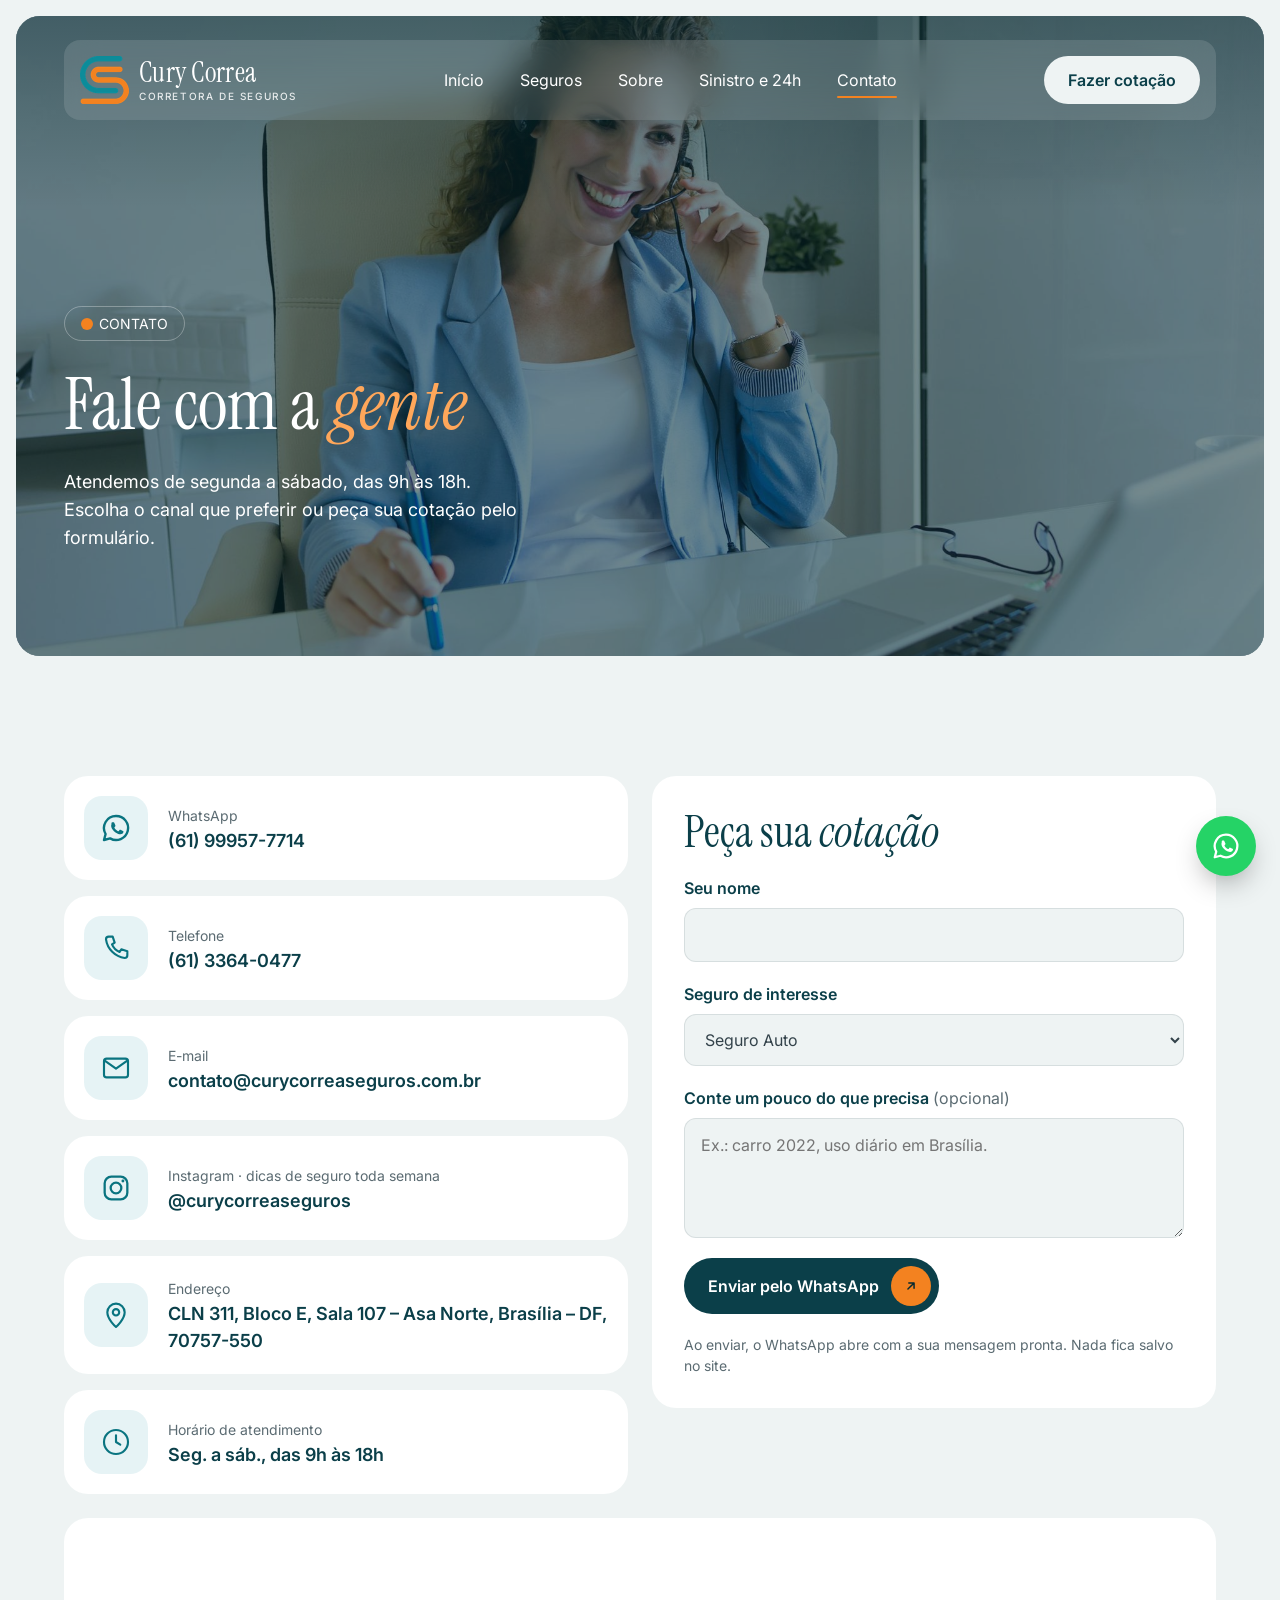
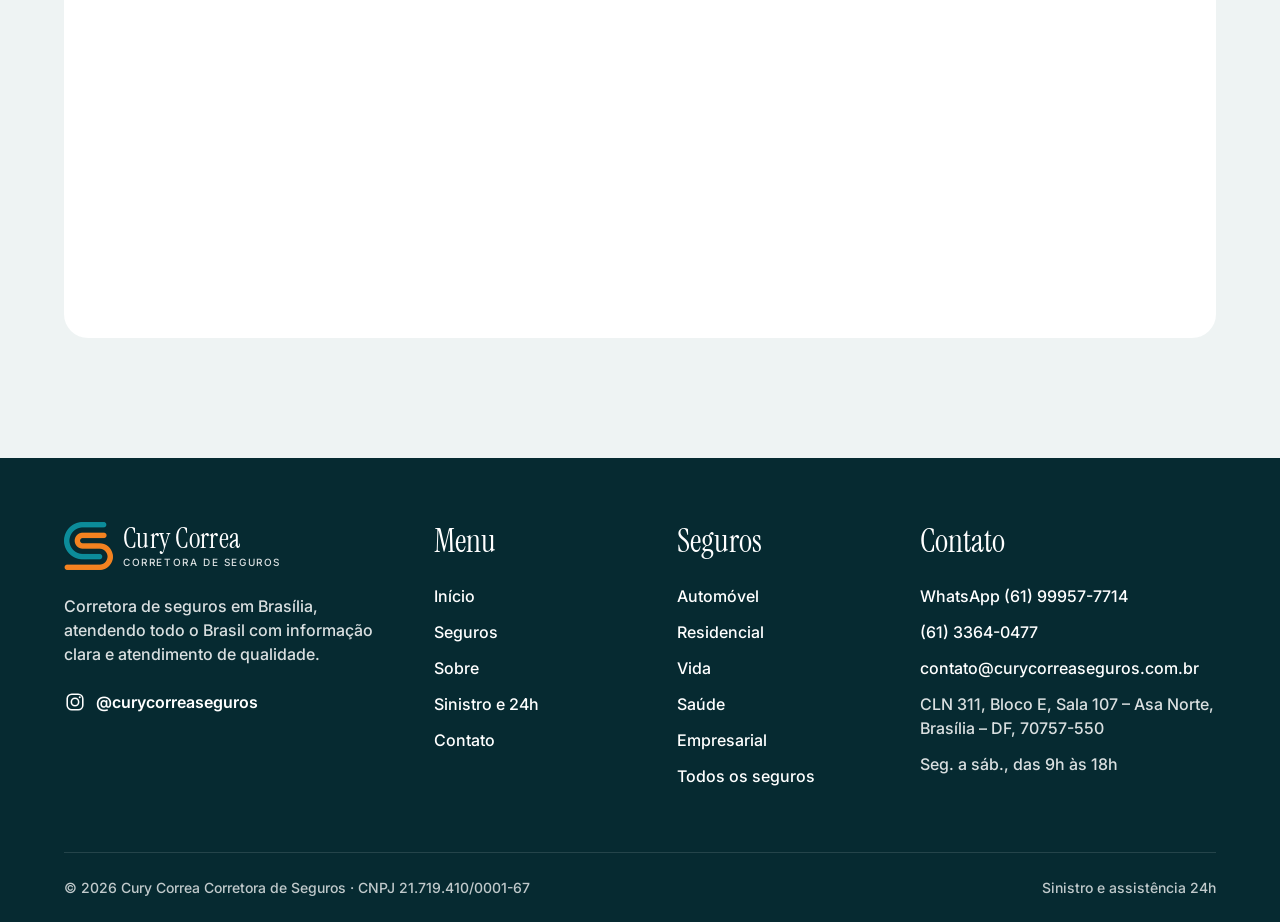
==== contato.html @ 32ce629e "Site da Cury Correa Seguros Novo site institucional em HTML, CSS e JavaScript puros, com 5 páginas: " ====
<!doctype html>
<html lang="pt-BR">
<head>
  <meta charset="utf-8">
  <meta name="viewport" content="width=device-width, initial-scale=1">
  <title>Contato – Cury Correa Seguros</title>
  <meta name="description" content="Fale com a Cury Correa Seguros: WhatsApp (61) 99957-7714, telefone (61) 3364-0477, e-mail e endereço na Asa Norte, Brasília.">
  <meta name="theme-color" content="#062A31">
  <link rel="icon" href="images/favicon.png" type="image/png">
  <link rel="apple-touch-icon" href="images/favicon.png">
  <link rel="preconnect" href="https://fonts.googleapis.com">
  <link rel="preconnect" href="https://fonts.gstatic.com" crossorigin>
  <link href="https://fonts.googleapis.com/css2?family=Instrument+Serif:ital@0;1&family=Inter:wght@400;500;600&display=swap" rel="stylesheet">
  <link rel="stylesheet" href="css/styles.css">
  <script>document.documentElement.classList.add('js');</script>
</head>
<body>

  <!-- Ícones reutilizados -->
  <svg width="0" height="0" style="position:absolute" aria-hidden="true">
    <symbol id="i-arrow" viewBox="0 0 16 16"><path d="M4.5 11.5l7-7M5.5 4.5h6v6" fill="none" stroke="currentColor" stroke-width="1.7" stroke-linecap="round" stroke-linejoin="round"/></symbol>
    <symbol id="i-whatsapp" viewBox="0 0 24 24"><path d="M12 3a9 9 0 0 0-7.8 13.5L3 21l4.6-1.2A9 9 0 1 0 12 3z" fill="none" stroke="currentColor" stroke-width="1.8" stroke-linejoin="round"/><path d="M8.6 8.2c.3-.6.6-.6.9-.6h.6c.2 0 .4 0 .6.5l.8 1.9c.1.2.1.4 0 .6l-.6.8c-.1.2-.2.3 0 .6.6 1 1.5 1.9 2.6 2.4.3.1.4.1.6-.1l.7-.9c.2-.2.4-.2.6-.1l1.8.9c.3.1.4.2.4.4 0 .6-.3 1.4-1 1.8-.6.4-1.6.6-3.6-.3-1.9-.9-3.4-2.6-4.1-3.8-.7-1.3-.6-2.5-.3-3.1z" fill="currentColor"/></symbol>
    <symbol id="i-info" viewBox="0 0 24 24"><g fill="none" stroke="currentColor" stroke-width="1.6" stroke-linecap="round" stroke-linejoin="round"><circle cx="12" cy="12" r="9"/><path d="M12 11v5M12 7.5h.01"/></g></symbol>
    <symbol id="i-building" viewBox="0 0 24 24"><g fill="none" stroke="currentColor" stroke-width="1.6" stroke-linecap="round" stroke-linejoin="round"><path d="M3 9.5L12 4l9 5.5M5 10v8M9.5 10v8M14.5 10v8M19 10v8M3 20.5h18"/></g></symbol>
    <symbol id="i-user" viewBox="0 0 24 24"><g fill="none" stroke="currentColor" stroke-width="1.6" stroke-linecap="round" stroke-linejoin="round"><circle cx="12" cy="8" r="3.5"/><path d="M5 20c.8-3.6 3.6-5.5 7-5.5s6.2 1.9 7 5.5"/></g></symbol>
    <symbol id="i-lifebuoy" viewBox="0 0 24 24"><g fill="none" stroke="currentColor" stroke-width="1.6" stroke-linecap="round" stroke-linejoin="round"><circle cx="12" cy="12" r="9"/><circle cx="12" cy="12" r="3.8"/><path d="M5.6 5.6l3.7 3.7M14.7 14.7l3.7 3.7M18.4 5.6l-3.7 3.7M9.3 14.7l-3.7 3.7"/></g></symbol>
    <symbol id="i-list" viewBox="0 0 24 24"><g fill="none" stroke="currentColor" stroke-width="1.6" stroke-linecap="round" stroke-linejoin="round"><path d="M9 6.5h11M9 12h11M9 17.5h11"/></g><circle cx="5" cy="6.5" r="1.3" fill="currentColor"/><circle cx="5" cy="12" r="1.3" fill="currentColor"/><circle cx="5" cy="17.5" r="1.3" fill="currentColor"/></symbol>
    <symbol id="i-chat" viewBox="0 0 24 24"><g fill="none" stroke="currentColor" stroke-width="1.6" stroke-linecap="round" stroke-linejoin="round"><path d="M4 5h16v11H10l-6 4z"/><path d="M8 9.5h8M8 12.5h5"/></g></symbol>
    <symbol id="i-doc" viewBox="0 0 24 24"><g fill="none" stroke="currentColor" stroke-width="1.6" stroke-linecap="round" stroke-linejoin="round"><path d="M7 3h7l4 4v14H7z"/><path d="M14 3v4h4M10 12h5M10 16h5"/></g></symbol>
    <symbol id="i-shield" viewBox="0 0 24 24"><g fill="none" stroke="currentColor" stroke-width="1.6" stroke-linecap="round" stroke-linejoin="round"><path d="M12 3l7 3v6c0 4.5-3 7.6-7 9-4-1.4-7-4.5-7-9V6z"/><path d="M9 12l2.2 2.2L15.5 10"/></g></symbol>
    <symbol id="i-instagram" viewBox="0 0 24 24"><g fill="none" stroke="currentColor" stroke-width="1.7"><rect x="3.5" y="3.5" width="17" height="17" rx="5"/><circle cx="12" cy="12" r="4"/></g><circle cx="17.2" cy="6.8" r="1.1" fill="currentColor"/></symbol>
    <symbol id="i-phone" viewBox="0 0 24 24"><g fill="none" stroke="currentColor" stroke-width="1.6" stroke-linecap="round" stroke-linejoin="round"><path d="M6.5 3.5h3l1.5 4.5-2 1.3a10.5 10.5 0 0 0 5.7 5.7l1.3-2 4.5 1.5v3a2 2 0 0 1-2 2A16.5 16.5 0 0 1 4.5 5.5a2 2 0 0 1 2-2z"/></g></symbol>
    <symbol id="i-mail" viewBox="0 0 24 24"><g fill="none" stroke="currentColor" stroke-width="1.6" stroke-linecap="round" stroke-linejoin="round"><rect x="3" y="5" width="18" height="14" rx="2"/><path d="M3.5 6.5l8.5 6 8.5-6"/></g></symbol>
    <symbol id="i-pin" viewBox="0 0 24 24"><g fill="none" stroke="currentColor" stroke-width="1.6" stroke-linecap="round" stroke-linejoin="round"><path d="M12 21s-6.5-5.6-6.5-11a6.5 6.5 0 0 1 13 0c0 5.4-6.5 11-6.5 11z"/><circle cx="12" cy="10" r="2.4"/></g></symbol>
    <symbol id="i-clock" viewBox="0 0 24 24"><g fill="none" stroke="currentColor" stroke-width="1.6" stroke-linecap="round" stroke-linejoin="round"><circle cx="12" cy="12" r="9"/><path d="M12 7v5l3.2 2"/></g></symbol>
    <symbol id="i-wrench" viewBox="0 0 24 24"><g fill="none" stroke="currentColor" stroke-width="1.6" stroke-linecap="round" stroke-linejoin="round"><path d="M14.5 6.5a4 4 0 0 0-5.3 5L4 16.7 7.3 20l5.2-5.2a4 4 0 0 0 5-5.3l-2.5 2.5-2.3-.7-.7-2.3z"/></g></symbol>
    <symbol id="i-gift" viewBox="0 0 24 24"><g fill="none" stroke="currentColor" stroke-width="1.6" stroke-linecap="round" stroke-linejoin="round"><rect x="4" y="9" width="16" height="11" rx="1.5"/><path d="M3 9h18M12 9v11M12 9c-2-3.5-6-3.5-5-1 .6 1.2 3 1 5 1zM12 9c2-3.5 6-3.5 5-1-.6 1.2-3 1-5 1z"/></g></symbol>
  </svg>

  <!-- ===== MENU ===== -->
  <header class="site-header" data-header>
    <div class="site-header__bar">
      <a class="brand" href="index.html" aria-label="Cury Correa Seguros – Início">
        <img src="images/logo-simbolo.png" alt="" width="49" height="48">
        <span class="brand__text"><span class="brand__name">Cury Correa</span><span class="brand__tag">Corretora de Seguros</span></span>
      </a>
      <nav class="site-nav" id="site-nav" aria-label="Principal">
        <a href="index.html">Início</a>
        <a href="seguros.html">Seguros</a>
        <a href="sobre.html">Sobre</a>
        <a href="sinistros.html">Sinistro e 24h</a>
        <a href="contato.html" aria-current="page">Contato</a>
        <a class="btn btn--light btn--plain site-nav__cta-mobile" href="https://wa.me/5561999577714" data-wa="Olá! Vim pelo site e quero fazer uma cotação." target="_blank" rel="noopener">Cotar pelo WhatsApp</a>
      </nav>
      <a class="btn btn--light btn--plain site-header__cta" href="https://wa.me/5561999577714" data-wa="Olá! Vim pelo site e quero fazer uma cotação." target="_blank" rel="noopener">Fazer cotação</a>
      <button class="menu-toggle" type="button" aria-expanded="false" aria-controls="site-nav" aria-label="Abrir menu" data-menu-toggle>
        <span></span><span></span>
      </button>
    </div>
  </header>

  <main>

    <!-- ===== TOPO ===== -->
    <section class="hero hero--page">
      <img class="hero__media" src="images/hero-contato.jpg" alt="" fetchpriority="high">
      <div class="hero__overlay"></div>
      <div class="container hero__content">
        <span class="pill pill--light">Contato</span>
        <h1 class="hero__title" data-split="load">Fale com a <em>gente</em></h1>
        <div class="hero__side" data-hero-side>
          <p class="hero__lead">Atendemos de segunda a sábado, das 9h às 18h. Escolha o canal que preferir ou peça sua cotação pelo formulário.</p>
        </div>
      </div>
    </section>

    <!-- ===== CANAIS + FORMULÁRIO ===== -->
    <section class="section" id="canais">
      <div class="container">
        <div class="contact">
          <div class="channels">
            <a class="channel" href="https://wa.me/5561999577714" data-wa="Olá! Vim pelo site e quero falar com um corretor." target="_blank" rel="noopener" data-reveal>
              <span class="icon"><svg><use href="#i-whatsapp"/></svg></span>
              <span><span class="channel__label">WhatsApp</span><br><span class="channel__value">(61) 99957-7714</span></span>
            </a>
            <a class="channel" href="tel:+556133640477" data-reveal>
              <span class="icon"><svg><use href="#i-phone"/></svg></span>
              <span><span class="channel__label">Telefone</span><br><span class="channel__value">(61) 3364-0477</span></span>
            </a>
            <a class="channel" href="mailto:contato@curycorreaseguros.com.br" data-reveal>
              <span class="icon"><svg><use href="#i-mail"/></svg></span>
              <span><span class="channel__label">E-mail</span><br><span class="channel__value">contato@curycorreaseguros.com.br</span></span>
            </a>
            <a class="channel" href="https://www.instagram.com/curycorreaseguros/" target="_blank" rel="noopener" data-reveal>
              <span class="icon"><svg><use href="#i-instagram"/></svg></span>
              <span><span class="channel__label">Instagram · dicas de seguro toda semana</span><br><span class="channel__value">@curycorreaseguros</span></span>
            </a>
            <a class="channel" href="https://www.google.com/maps/search/?api=1&amp;query=CLN%20311%20Bloco%20E%20Asa%20Norte%20Bras%C3%ADlia%20DF%2070757-550" target="_blank" rel="noopener" data-reveal>
              <span class="icon"><svg><use href="#i-pin"/></svg></span>
              <span><span class="channel__label">Endereço</span><br><span class="channel__value">CLN 311, Bloco E, Sala 107 – Asa Norte, Brasília – DF, 70757-550</span></span>
            </a>
            <div class="channel" data-reveal>
              <span class="icon"><svg><use href="#i-clock"/></svg></span>
              <span><span class="channel__label">Horário de atendimento</span><br><span class="channel__value">Seg. a sáb., das 9h às 18h</span></span>
            </div>
          </div>

          <form class="form" data-quote-form data-reveal>
            <h2>Peça sua <em>cotação</em></h2>
            <div class="field">
              <label for="nome">Seu nome</label>
              <input id="nome" name="nome" type="text" autocomplete="name" required>
            </div>
            <div class="field">
              <label for="seguro">Seguro de interesse</label>
              <select id="seguro" name="seguro">
                <option value="Seguro Auto">Seguro Auto</option>
                <option value="Seguro Residencial">Seguro Residencial</option>
                <option value="Seguro de Vida">Seguro de Vida</option>
                <option value="Seguro Saúde">Seguro Saúde</option>
                <option value="Seguro Viagem">Seguro Viagem</option>
                <option value="Seguro Aluguel">Seguro Aluguel</option>
                <option value="Seguro de Equipamentos Portáteis">Seguro de Equipamentos Portáteis</option>
                <option value="Seguro Empresarial">Seguro Empresarial</option>
                <option value="Seguro Condomínio">Seguro Condomínio</option>
                <option value="Seguro de Eventos">Seguro de Eventos</option>
                <option value="">Outro seguro</option>
              </select>
            </div>
            <div class="field">
              <label for="mensagem">Conte um pouco do que precisa <span class="field__opt">(opcional)</span></label>
              <textarea id="mensagem" name="mensagem" placeholder="Ex.: carro 2022, uso diário em Brasília."></textarea>
            </div>
            <button class="btn btn--dark" type="submit">
              <span class="btn__label">Enviar pelo WhatsApp</span>
              <span class="btn__icon"><svg><use href="#i-arrow"/></svg><svg><use href="#i-arrow"/></svg></span>
            </button>
            <p class="form__note">Ao enviar, o WhatsApp abre com a sua mensagem pronta. Nada fica salvo no site.</p>
          </form>
        </div>

        <div class="map" data-reveal>
          <iframe title="Mapa: Cury Correa Seguros, CLN 311, Asa Norte, Brasília" src="https://www.google.com/maps?q=CLN%20311%20Bloco%20E%20Asa%20Norte%20Bras%C3%ADlia%20DF%2070757-550&amp;output=embed" loading="lazy" referrerpolicy="no-referrer-when-downgrade"></iframe>
        </div>
      </div>
    </section>

  </main>

  <!-- ===== RODAPÉ ===== -->
  <footer class="site-footer">
    <div class="container">
      <div class="site-footer__grid">
        <div class="site-footer__brand">
          <a class="brand" href="index.html" aria-label="Cury Correa Seguros – Início">
            <img src="images/logo-simbolo.png" alt="" width="49" height="48" loading="lazy">
            <span class="brand__text"><span class="brand__name">Cury Correa</span><span class="brand__tag">Corretora de Seguros</span></span>
          </a>
          <p>Corretora de seguros em Brasília, atendendo todo o Brasil com informação clara e atendimento de qualidade.</p>
          <a class="site-footer__insta" href="https://www.instagram.com/curycorreaseguros/" target="_blank" rel="noopener"><svg><use href="#i-instagram"/></svg>@curycorreaseguros</a>
        </div>
        <div class="site-footer__col">
          <h3>Menu</h3>
          <nav class="site-footer__links" aria-label="Rodapé">
            <a href="index.html">Início</a>
            <a href="seguros.html">Seguros</a>
            <a href="sobre.html">Sobre</a>
            <a href="sinistros.html">Sinistro e 24h</a>
            <a href="contato.html">Contato</a>
          </nav>
        </div>
        <div class="site-footer__col">
          <h3>Seguros</h3>
          <div class="site-footer__links">
            <a href="seguros.html#auto">Automóvel</a>
            <a href="seguros.html#residencial">Residencial</a>
            <a href="seguros.html#vida">Vida</a>
            <a href="seguros.html#saude">Saúde</a>
            <a href="seguros.html#empresarial">Empresarial</a>
            <a href="seguros.html">Todos os seguros</a>
          </div>
        </div>
        <div class="site-footer__col">
          <h3>Contato</h3>
          <div class="site-footer__links">
            <a href="https://wa.me/5561999577714" data-wa="Olá! Vim pelo site e quero falar com um corretor." target="_blank" rel="noopener">WhatsApp (61) 99957-7714</a>
            <a href="tel:+556133640477">(61) 3364-0477</a>
            <a href="mailto:contato@curycorreaseguros.com.br">contato@curycorreaseguros.com.br</a>
            <p>CLN 311, Bloco E, Sala 107 – Asa Norte, Brasília – DF, 70757-550</p>
            <p>Seg. a sáb., das 9h às 18h</p>
          </div>
        </div>
      </div>
      <div class="site-footer__bottom">
        <p>© <span data-year>2026</span> Cury Correa Corretora de Seguros · CNPJ 21.719.410/0001-67</p>
        <p><a href="sinistros.html">Sinistro e assistência 24h</a></p>
      </div>
    </div>
  </footer>

  <a class="wa-float" href="https://wa.me/5561999577714" data-wa="Olá! Vim pelo site e quero falar com um corretor." target="_blank" rel="noopener" aria-label="Falar no WhatsApp"><svg><use href="#i-whatsapp"/></svg></a>

  <script src="js/main.js" defer></script>
</body>
</html>
---- css/styles.css ----
/* =========================================================
   Cury Correa Seguros – estilos
   Base: template Stratwell (recriado). Breakpoints:
   desktop ≥1200 · tablet 810–1199 · celular ≤809
   ========================================================= */

:root {
  /* Cores da marca (tiradas do logo) */
  --teal: #0c8c9a;          /* azul-petróleo do símbolo */
  --teal-text: #0a7480;     /* versão mais escura, para texto e etiquetas */
  --orange: #f38220;        /* laranja do símbolo */
  --orange-light: #ffa75a;  /* laranja para texto sobre foto escura */

  /* Cores do site */
  --bg: #eef3f3;            /* fundo claro */
  --surface: #ffffff;       /* cards */
  --primary: #0b3f49;       /* títulos e botões escuros */
  --primary-hover: #0f5360;
  --ink: #062a31;           /* rodapé e fundos escuros */
  --text: #33424a;
  --muted: #5b6b72;
  --line: rgba(6, 42, 49, 0.1);
  --glass: rgba(255, 255, 255, 0.12);
  --overlay: rgba(6, 42, 49, 0.55);
  --whatsapp: #25d366;

  --serif: "Instrument Serif", "Times New Roman", serif;
  --sans: "Inter", system-ui, -apple-system, "Segoe UI", sans-serif;

  --container: 1152px;
  --gutter: 24px;
  --section-y: 120px;
  --head-gap: 48px;
  --radius-lg: 24px;
  --radius-md: 12px;

  --ease-out: cubic-bezier(0.22, 1, 0.36, 1);
}

/* ---------- Base ---------- */
*,
*::before,
*::after { box-sizing: border-box; }

html { -webkit-text-size-adjust: 100%; scroll-behavior: smooth; }

body {
  margin: 0;
  background: var(--bg);
  color: var(--text);
  font-family: var(--sans);
  font-size: 16px;
  line-height: 1.5;
  -webkit-font-smoothing: antialiased;
  -moz-osx-font-smoothing: grayscale;
  overflow-x: clip;
}

img, svg, iframe { display: block; max-width: 100%; }
a { color: inherit; text-decoration: none; }
button, input, select, textarea { font: inherit; color: inherit; }
button { cursor: pointer; }
h1, h2, h3, h4, p, ul, ol { margin: 0; }
ul, ol { padding: 0; list-style: none; }

h1, h2, h3, h4 {
  font-family: var(--serif);
  font-weight: 400;
  color: var(--primary);
}

em { font-style: italic; }

:focus-visible {
  outline: 2px solid var(--orange);
  outline-offset: 3px;
}

.sr-only {
  position: absolute;
  width: 1px;
  height: 1px;
  overflow: hidden;
  clip: rect(0 0 0 0);
  white-space: nowrap;
}

.container {
  width: min(var(--container), 100% - var(--gutter) * 2);
  margin-inline: auto;
}

.center { display: flex; justify-content: center; }

/* ---------- Tipografia ---------- */
.title {
  font-size: 64px;
  line-height: 1.2;
}

/* Palavras em itálico ficam em azul-petróleo nos títulos com .accent */
.accent em { color: var(--teal-text); }
.accent em.plain { color: inherit; }

.lead { font-size: 18px; line-height: 1.6; color: var(--text); max-width: 640px; }

.word { display: inline-block; }

/* ---------- Ícones ---------- */
.icon {
  display: grid;
  place-items: center;
  width: 64px;
  height: 64px;
  border-radius: 18px;
  background: rgba(12, 140, 154, 0.1);
  color: var(--teal-text);
  flex-shrink: 0;
}
.icon svg { width: 32px; height: 32px; }

/* ---------- Etiqueta (pill) ---------- */
.pill {
  display: inline-flex;
  align-items: center;
  gap: 6px;
  align-self: flex-start;
  padding: 6px 16px;
  border: 1px solid var(--line);
  border-radius: 100px;
  color: var(--ink);
  font-size: 14px;
  line-height: 1.5;
  text-transform: uppercase;
}
.pill::before {
  content: "";
  width: 12px;
  height: 12px;
  border-radius: 50%;
  background: var(--orange);
}
.pill--light { border-color: rgba(255, 255, 255, 0.3); color: var(--surface); }

/* ---------- Botões ---------- */
.btn {
  display: inline-flex;
  align-items: center;
  gap: 12px;
  height: 56px;
  padding: 8px 8px 8px 24px;
  border: 0;
  border-radius: 100px;
  font-family: var(--sans);
  font-size: 16px;
  font-weight: 600;
  line-height: 1.5;
  white-space: nowrap;
  cursor: pointer;
  transition: background-color 0.3s ease, color 0.3s ease, transform 0.3s var(--ease-out);
}
.btn:active { transform: scale(0.97); }

.btn--light { background: var(--bg); color: var(--primary); }
.btn--light:hover { background: var(--surface); }
.btn--dark { background: var(--primary); color: var(--surface); }
.btn--dark:hover { background: var(--primary-hover); }
.btn--ghost {
  background: transparent;
  color: var(--surface);
  box-shadow: inset 0 0 0 1px rgba(255, 255, 255, 0.45);
  padding-right: 24px;
}
.btn--ghost:hover { background: rgba(255, 255, 255, 0.1); }

.btn--plain { height: 48px; padding: 12px 24px; }
.btn--sm { height: 50px; padding: 8px 8px 8px 22px; }

.btn__icon {
  position: relative;
  display: grid;
  place-items: center;
  width: 40px;
  height: 40px;
  border-radius: 50%;
  overflow: hidden;
  flex-shrink: 0;
  background: var(--orange);
  color: var(--ink);
}
.btn--sm .btn__icon { width: 34px; height: 34px; }

/* Seta sai pela diagonal e outra entra no lugar */
.btn__icon svg {
  position: absolute;
  width: 14px;
  height: 14px;
  transition: transform 0.45s var(--ease-out);
}
.btn__icon svg + svg { transform: translate(-150%, 150%); }
.btn:hover .btn__icon svg:first-child { transform: translate(150%, -150%); }
.btn:hover .btn__icon svg + svg { transform: translate(0, 0); }

.actions { display: flex; flex-wrap: wrap; align-items: center; gap: 12px; }

/* ---------- Vidro (glass) ---------- */
.glass {
  background: var(--glass);
  -webkit-backdrop-filter: blur(16px);
  backdrop-filter: blur(16px);
  border-radius: var(--radius-md);
}

/* ---------- Divisor ---------- */
.divider {
  height: 1px;
  margin: 0;
  border: 0;
  background: linear-gradient(90deg, rgba(6, 42, 49, 0.02), rgba(6, 42, 49, 0.1) 50%, rgba(6, 42, 49, 0.02));
}

/* ---------- Seções ---------- */
.section { padding-block: var(--section-y); }
.section--flush-top { padding-top: 0; }

.section-head {
  display: flex;
  flex-direction: column;
  gap: 24px;
  margin-bottom: var(--head-gap);
}
.section-head--center { align-items: center; text-align: center; }
.section-head--center .pill { align-self: center; }
.section-head--center .lead { margin-inline: auto; }

.section-foot { margin-top: 48px; }

/* =========================================================
   Menu
   ========================================================= */
.site-header {
  position: absolute;
  top: 40px;
  left: 0;
  right: 0;
  z-index: 50;
}

.site-header__bar {
  display: flex;
  align-items: center;
  justify-content: space-between;
  flex-wrap: wrap;
  gap: 16px;
  width: min(var(--container), 100% - var(--gutter) * 2);
  margin-inline: auto;
  padding: 16px;
  border-radius: 16px;
  background: var(--glass);
  -webkit-backdrop-filter: blur(16px);
  backdrop-filter: blur(16px);
}

/* Logo: símbolo + nome */
.brand {
  display: inline-flex;
  align-items: center;
  gap: 10px;
  color: var(--surface);
}
.brand img { width: 49px; height: 48px; }
.brand__text { display: flex; flex-direction: column; line-height: 1; }
.brand__name { font-family: var(--serif); font-size: 28px; letter-spacing: 0.01em; }
.brand__tag {
  margin-top: 4px;
  font-size: 10px;
  font-weight: 500;
  letter-spacing: 0.16em;
  text-transform: uppercase;
  opacity: 0.85;
}

.site-nav {
  display: flex;
  align-items: center;
  gap: 36px;
}
.site-nav a:not(.btn) {
  position: relative;
  color: var(--surface);
  font-size: 16px;
  line-height: 1.5;
  transition: opacity 0.25s ease;
}
.site-nav a:not(.btn):hover { opacity: 0.7; }
.site-nav a[aria-current="page"]::after {
  content: "";
  position: absolute;
  left: 0;
  right: 0;
  bottom: -6px;
  height: 2px;
  border-radius: 2px;
  background: var(--orange);
}
.site-nav__cta-mobile { display: none; }

.menu-toggle {
  display: none;
  position: relative;
  width: 44px;
  height: 44px;
  padding: 0;
  border: 0;
  background: none;
}
.menu-toggle span {
  position: absolute;
  left: 10px;
  right: 10px;
  height: 2px;
  border-radius: 2px;
  background: var(--surface);
  transition: transform 0.35s var(--ease-out), top 0.35s var(--ease-out);
}
.menu-toggle span:first-child { top: 16px; }
.menu-toggle span:last-child { top: 26px; }
.site-header.is-open .menu-toggle span:first-child { top: 21px; transform: rotate(45deg); }
.site-header.is-open .menu-toggle span:last-child { top: 21px; transform: rotate(-45deg); }

/* =========================================================
   Topo (hero) – página inicial e páginas internas
   ========================================================= */
.hero {
  position: relative;
  display: flex;
  align-items: flex-end;
  height: 900px;
  margin: 16px 16px 0;
  padding: 120px 0;
  border-radius: var(--radius-lg);
  overflow: hidden;
  background: var(--ink);
  isolation: isolate;
}
.hero--page { height: 640px; padding-bottom: 96px; }

.hero__media,
.hero__overlay {
  position: absolute;
  inset: 0;
  width: 100%;
  height: 100%;
  z-index: -1;
}
.hero__media { object-fit: cover; }
.hero__overlay {
  background:
    linear-gradient(180deg, rgba(6, 42, 49, 0.35) 0%, rgba(6, 42, 49, 0) 30%),
    var(--overlay);
}

.hero__content {
  display: flex;
  align-items: flex-end;
  justify-content: space-between;
  gap: 48px;
}

.hero__title {
  max-width: 600px;
  color: var(--surface);
  font-size: 80px;
  line-height: 1.1;
}
.hero__title em { color: var(--orange-light); }

.hero__side {
  display: flex;
  flex-direction: column;
  align-items: flex-start;
  gap: 32px;
  width: 460px;
  margin-bottom: 8px;
  flex-shrink: 0;
}
.hero__lead { color: var(--surface); font-size: 18px; line-height: 1.55; }

/* Páginas internas: tudo alinhado à esquerda */
.hero--page .hero__content {
  flex-direction: column;
  align-items: flex-start;
  gap: 24px;
}
.hero--page .hero__title { max-width: 820px; font-size: 72px; }
.hero--page .hero__lead { max-width: 600px; }

/* =========================================================
   Números
   ========================================================= */
.stats {
  display: grid;
  grid-template-columns: repeat(4, 1fr);
  gap: 24px;
}
.stat {
  display: flex;
  flex-direction: column;
  gap: 16px;
  padding: 24px;
  border-radius: var(--radius-lg);
  background: var(--surface);
}
.stat__value {
  color: var(--primary);
  font-family: var(--serif);
  font-size: 64px;
  line-height: 1.2;
  font-variant-numeric: tabular-nums;
}
.stat__text { color: var(--text); }

/* =========================================================
   Cards com ícone + card de chamada com foto
   ========================================================= */
.services {
  display: grid;
  grid-template-columns: repeat(3, 1fr);
  gap: 24px;
}
.service-card {
  display: flex;
  flex-direction: column;
  gap: 32px;
  padding: 24px;
  border-radius: var(--radius-lg);
  background: var(--surface);
}
.service-card__body { display: flex; flex-direction: column; gap: 12px; }
.service-card h3 { font-size: 32px; line-height: 1.2; }

.service-cta {
  position: relative;
  grid-column: 3;
  grid-row: 1 / span 2;
  display: flex;
  align-items: flex-end;
  min-height: 420px;
  padding: 16px;
  border-radius: var(--radius-lg);
  overflow: hidden;
  isolation: isolate;
}
.service-cta::after {
  content: "";
  position: absolute;
  inset: 0;
  z-index: -1;
  background: linear-gradient(rgba(6, 42, 49, 0) 0%, rgba(6, 42, 49, 0.65) 64%);
}
.service-cta__bg {
  position: absolute;
  inset: 0;
  z-index: -2;
  width: 100%;
  height: 100%;
  object-fit: cover;
}
.service-cta__box {
  display: flex;
  flex-direction: column;
  align-items: flex-start;
  gap: 20px;
  width: 100%;
  padding: 16px;
}
.service-cta__box h3 { color: var(--surface); font-size: 32px; line-height: 1.2; }
.service-cta__box p { color: var(--surface); font-weight: 500; }

/* =========================================================
   Destaques – cards que grudam no topo e se empilham
   ========================================================= */
.cases {
  display: flex;
  flex-direction: column;
  gap: 96px;
}
.case-wrap {
  position: sticky;
  top: 0;
  z-index: 1;
}
.case-card {
  --s: 0.9;
  position: relative;
  display: flex;
  flex-direction: column;
  justify-content: space-between;
  min-height: 640px;
  padding: 32px;
  border-radius: var(--radius-lg);
  overflow: hidden;
  isolation: isolate;
  transform: scale(var(--s));
  will-change: transform;
}
.case-card::after {
  content: "";
  position: absolute;
  inset: 0;
  z-index: -1;
  background: linear-gradient(rgba(6, 42, 49, 0) 21%, rgba(6, 42, 49, 0.65) 55%);
}
.case-card__bg {
  position: absolute;
  inset: 0;
  z-index: -2;
  width: 100%;
  height: 100%;
  object-fit: cover;
}
.case-card__top {
  display: flex;
  align-items: flex-start;
  justify-content: space-between;
  gap: 16px;
}
.tags { display: flex; flex-wrap: wrap; gap: 10px; }
.tag {
  padding: 5px 16px;
  border-radius: 100px;
  background: var(--surface);
  color: var(--text);
  font-size: 14px;
  line-height: 1.4;
  text-transform: uppercase;
}
.tag--teal { background: var(--teal-text); color: var(--surface); }

.case-card__fab {
  display: none;
  place-items: center;
  width: 40px;
  height: 40px;
  border-radius: 50%;
  background: var(--orange);
  color: var(--ink);
  flex-shrink: 0;
}
.case-card__fab svg { width: 14px; height: 14px; }

.case-card__bottom {
  display: flex;
  align-items: flex-end;
  justify-content: space-between;
  gap: 24px;
}
.case-card__box {
  display: flex;
  flex-direction: column;
  gap: 20px;
  max-width: 640px;
  padding: 24px;
}
.case-card__box h3 { color: var(--surface); font-size: 48px; line-height: 1.15; }
.case-card__box p { color: var(--surface); font-weight: 500; }

/* =========================================================
   Carrossel infinito de seguros
   ========================================================= */
.ticker {
  position: relative;
  overflow: hidden;
  -webkit-mask-image: linear-gradient(90deg, transparent, #000 4%, #000 96%, transparent);
  mask-image: linear-gradient(90deg, transparent, #000 4%, #000 96%, transparent);
}
.ticker__track {
  display: flex;
  gap: 24px;
  width: max-content;
  animation: ticker var(--ticker-duration, 60s) linear infinite;
}
.ticker:hover .ticker__track,
.ticker:focus-within .ticker__track { animation-play-state: paused; }

@keyframes ticker {
  to { transform: translateX(calc(-50% - 12px)); }
}

.seguro-card { flex-shrink: 0; }
.seguro-card a {
  position: relative;
  display: flex;
  align-items: flex-end;
  width: 340px;
  height: 460px;
  padding: 16px;
  border-radius: var(--radius-lg);
  overflow: hidden;
  isolation: isolate;
  background: var(--ink);
}
.seguro-card a::after {
  content: "";
  position: absolute;
  inset: 0;
  z-index: -1;
  background: linear-gradient(rgba(6, 42, 49, 0) 20%, rgba(6, 42, 49, 0.7) 85%);
}
.seguro-card img {
  position: absolute;
  inset: 0;
  z-index: -2;
  width: 100%;
  height: 100%;
  object-fit: cover;
  transition: transform 0.8s var(--ease-out);
}
.seguro-card a:hover img { transform: scale(1.05); }
.seguro-card__box {
  display: flex;
  align-items: flex-end;
  justify-content: space-between;
  gap: 16px;
  width: 100%;
  padding: 16px;
}
.seguro-card__box h3 { color: var(--surface); font-size: 30px; line-height: 1.1; }
.seguro-card__box p { margin-top: 8px; color: var(--surface); font-size: 15px; font-weight: 500; }
.seguro-card__go {
  display: grid;
  place-items: center;
  width: 48px;
  height: 48px;
  border-radius: 50%;
  background: var(--orange);
  color: var(--ink);
  flex-shrink: 0;
  transition: transform 0.35s var(--ease-out);
}
.seguro-card__go svg { width: 16px; height: 16px; }
.seguro-card a:hover .seguro-card__go { transform: rotate(45deg); }

.ticker__dots { display: none; }

/* =========================================================
   Bloco texto + foto (história)
   ========================================================= */
.goal {
  display: grid;
  grid-template-columns: 588fr 540fr;
  gap: 24px;
}
.goal__card {
  display: flex;
  flex-direction: column;
  justify-content: space-between;
  gap: 32px;
  padding: 24px;
  border-radius: var(--radius-lg);
  background: var(--surface);
}
.goal__text { display: flex; flex-direction: column; gap: 24px; }
.goal__text p { font-size: 18px; line-height: 1.6; }
.goal__card .btn { align-self: flex-start; }
.goal__media {
  min-height: 533px;
  border-radius: var(--radius-lg);
  overflow: hidden;
}
.goal__media img { width: 100%; height: 100%; object-fit: cover; }

/* =========================================================
   Como funciona – foto fixa + passos empilhados
   ========================================================= */
.approach {
  display: grid;
  grid-template-columns: 1fr 1fr;
  gap: 24px;
  align-items: start;
}
.approach__media {
  position: sticky;
  top: 16px;
  height: 490px;
  border-radius: var(--radius-lg);
  overflow: hidden;
  background: var(--ink);
}
.approach__media img { width: 100%; height: 100%; object-fit: cover; }

.steps { display: flex; flex-direction: column; gap: 24px; }
.step-wrap { position: sticky; top: 16px; }
.step {
  --s: 0.9;
  display: flex;
  flex-direction: column;
  gap: 28px;
  min-height: 240px;
  padding: 24px;
  border-radius: var(--radius-lg);
  background: var(--surface);
  box-shadow: 0 -12px 32px -24px rgba(6, 42, 49, 0.25);
  transform: scale(var(--s));
  will-change: transform;
}
.step__top { display: flex; align-items: flex-start; justify-content: space-between; }
.step__num { color: var(--orange); font-family: var(--serif); font-size: 48px; line-height: 1; }
.step__body { display: flex; flex-direction: column; gap: 12px; }
.step h3 { font-size: 32px; line-height: 1.1; }

/* =========================================================
   Logos das seguradoras
   ========================================================= */
.logos {
  display: grid;
  grid-template-columns: repeat(4, 1fr);
  gap: 24px;
}
.logos li {
  display: grid;
  place-items: center;
  height: 132px;
  padding: 28px 40px;
  border-radius: var(--radius-lg);
  background: var(--surface);
}
.logos img { width: 100%; max-width: 190px; height: 64px; object-fit: contain; }

/* =========================================================
   Chamada final – metade sobre o fundo claro, metade sobre o rodapé
   ========================================================= */
.cta-wrap {
  padding-inline: 16px;
  background: linear-gradient(var(--bg) 50%, var(--ink) 50%);
}
.cta {
  position: relative;
  display: flex;
  align-items: flex-end;
  min-height: 820px;
  padding: 120px 0;
  border-radius: var(--radius-lg);
  overflow: hidden;
  isolation: isolate;
  background: var(--ink);
}
.cta::after {
  content: "";
  position: absolute;
  inset: 0;
  z-index: -1;
  background: rgba(6, 42, 49, 0.35);
}
.cta__bg {
  position: absolute;
  inset: 0;
  z-index: -2;
  width: 100%;
  height: 100%;
  object-fit: cover;
}
.cta__box {
  display: flex;
  flex-direction: column;
  align-items: flex-start;
  gap: 32px;
  max-width: 600px;
  padding: 24px;
}
.cta__text { display: flex; flex-direction: column; gap: 16px; }
.cta__text .title { color: var(--surface); }
.cta__text .title em { color: var(--orange-light); }
.cta__text p { color: var(--surface); font-size: 18px; font-weight: 500; }
.cta__phone { color: var(--surface); font-weight: 600; text-decoration: underline; text-underline-offset: 4px; }

/* =========================================================
   Rodapé
   ========================================================= */
.site-footer {
  padding: 64px 0 24px;
  background: var(--ink);
  color: var(--surface);
}
.site-footer__grid {
  display: grid;
  grid-template-columns: 1.6fr 1fr 1fr 1.4fr;
  gap: 32px;
}
.site-footer__brand {
  display: flex;
  flex-direction: column;
  align-items: flex-start;
  gap: 24px;
  max-width: 360px;
}
.site-footer__brand p { font-weight: 500; color: rgba(255, 255, 255, 0.85); }
.site-footer__col h3 {
  margin-bottom: 24px;
  color: var(--surface);
  font-size: 32px;
  line-height: 1.2;
}
.site-footer__links { display: flex; flex-direction: column; align-items: flex-start; gap: 12px; }
.site-footer__col a,
.site-footer__col p { font-weight: 500; }
.site-footer__col p { color: rgba(255, 255, 255, 0.85); }
.site-footer__col a { transition: opacity 0.25s ease; overflow-wrap: anywhere; }
.site-footer__col a:hover { opacity: 0.7; }
.site-footer__insta {
  display: inline-flex;
  align-items: center;
  gap: 10px;
  font-weight: 600;
}
.site-footer__insta svg { width: 22px; height: 22px; }

.site-footer__bottom {
  display: flex;
  justify-content: space-between;
  gap: 16px;
  margin-top: 64px;
  padding-top: 24px;
  border-top: 1px solid rgba(255, 255, 255, 0.12);
  color: rgba(255, 255, 255, 0.75);
  font-size: 14px;
  font-weight: 500;
}

/* =========================================================
   Botão flutuante do WhatsApp (todas as páginas)
   ========================================================= */
.wa-float {
  position: fixed;
  right: 24px;
  bottom: 24px;
  z-index: 60;
  display: grid;
  place-items: center;
  width: 60px;
  height: 60px;
  border-radius: 50%;
  background: var(--whatsapp);
  color: #fff;
  box-shadow: 0 12px 30px -10px rgba(0, 0, 0, 0.45);
  transition: transform 0.35s var(--ease-out);
}
.wa-float svg { width: 30px; height: 30px; }
.wa-float:hover { transform: scale(1.08); }

/* =========================================================
   Página Seguros
   ========================================================= */
/* Atalhos fixos no topo enquanto rola a página */
.subnav {
  position: sticky;
  top: 0;
  z-index: 40;
  padding-block: 12px;
  background: rgba(238, 243, 243, 0.86);
  -webkit-backdrop-filter: blur(14px);
  backdrop-filter: blur(14px);
  border-bottom: 1px solid var(--line);
}
.subnav__list {
  display: flex;
  gap: 8px;
  overflow-x: auto;
  scrollbar-width: none;
}
.subnav__list::-webkit-scrollbar { display: none; }
.subnav__list a {
  padding: 8px 16px;
  border-radius: 100px;
  background: var(--surface);
  color: var(--primary);
  font-size: 15px;
  font-weight: 500;
  white-space: nowrap;
  transition: background-color 0.25s ease, color 0.25s ease;
}
.subnav__list a:hover,
.subnav__list a.is-active { background: var(--primary); color: var(--surface); }

.ins-grid {
  display: grid;
  grid-template-columns: repeat(2, 1fr);
  gap: 24px;
}
.ins-card {
  display: flex;
  flex-direction: column;
  border-radius: var(--radius-lg);
  background: var(--surface);
  overflow: hidden;
  scroll-margin-top: 90px;
}
.ins-card__media { position: relative; aspect-ratio: 16 / 8; }
.ins-card__media img { width: 100%; height: 100%; object-fit: cover; }
.ins-card__media .tag { position: absolute; left: 20px; top: 20px; }
.ins-card__body {
  display: flex;
  flex-direction: column;
  gap: 16px;
  flex: 1;
  padding: 28px;
}
.ins-card h3 { font-size: 36px; line-height: 1.15; }
.ins-card .btn { align-self: flex-start; margin-top: auto; }

/* Último card sozinho na linha ocupa a largura toda, com foto ao lado */
.ins-grid > .ins-card:last-child:nth-child(odd) { grid-column: 1 / -1; flex-direction: row; }
.ins-grid > .ins-card:last-child:nth-child(odd) .ins-card__media { flex: 0 0 50%; aspect-ratio: auto; min-height: 380px; }

.checklist { display: flex; flex-direction: column; gap: 10px; }
.checklist li { position: relative; padding-left: 30px; }
.checklist li::before {
  content: "";
  position: absolute;
  left: 3px;
  top: 0.42em;
  width: 13px;
  height: 7px;
  border-left: 2px solid var(--teal);
  border-bottom: 2px solid var(--teal);
  transform: rotate(-45deg);
}
.ins-card .checklist { margin-bottom: 12px; }

.also {
  display: flex;
  align-items: center;
  justify-content: space-between;
  gap: 32px;
  margin-top: 24px;
  padding: 32px;
  border-radius: var(--radius-lg);
  background: var(--primary);
  color: var(--surface);
}
.also h3 { color: var(--surface); font-size: 36px; line-height: 1.15; }
.also p { margin-top: 12px; color: rgba(255, 255, 255, 0.85); }

/* =========================================================
   Cards pequenos (diferenciais, programa de indicação)
   ========================================================= */
.cards-3 {
  display: grid;
  grid-template-columns: repeat(3, 1fr);
  gap: 24px;
}
.cards-4 {
  display: grid;
  grid-template-columns: repeat(4, 1fr);
  gap: 24px;
}
.mini-card {
  display: flex;
  flex-direction: column;
  gap: 20px;
  padding: 24px;
  border-radius: var(--radius-lg);
  background: var(--surface);
}
.mini-card h3 { font-size: 28px; line-height: 1.15; }
.mini-card__num { color: var(--orange); font-family: var(--serif); font-size: 48px; line-height: 1; }
.mini-card--dark { background: var(--primary); }
.mini-card--dark p { color: var(--surface); font-family: var(--serif); font-size: 30px; line-height: 1.25; }
.mini-card--dark em { color: var(--orange-light); }

/* =========================================================
   Página Sinistro e 24h
   ========================================================= */
.paths {
  display: grid;
  grid-template-columns: repeat(2, 1fr);
  gap: 24px;
}
.path-card {
  display: flex;
  flex-direction: column;
  gap: 20px;
  padding: 32px;
  border-radius: var(--radius-lg);
  background: var(--surface);
}
.path-card h2 { font-size: 44px; line-height: 1.1; }
.path-card__hint { color: var(--muted); }
.path-card .actions { margin-top: auto; padding-top: 8px; }
.path-card--dark { background: var(--primary); color: rgba(255, 255, 255, 0.9); }
.path-card--dark h2 { color: var(--surface); }
.path-card--dark .path-card__hint { color: rgba(255, 255, 255, 0.75); }
.path-card--dark .icon { background: rgba(255, 255, 255, 0.1); color: var(--orange-light); }

.phones {
  display: grid;
  grid-template-columns: repeat(3, 1fr);
  gap: 24px;
}
.phone-card {
  display: flex;
  flex-direction: column;
  gap: 12px;
  padding: 24px;
  border-radius: var(--radius-lg);
  background: var(--surface);
}
.phone-card h3 { font-size: 28px; line-height: 1.1; }
.phone-card ul { display: flex; flex-direction: column; gap: 6px; }
.phone-card a {
  color: var(--teal-text);
  font-weight: 600;
  font-variant-numeric: tabular-nums;
}
.phone-card a:hover { text-decoration: underline; text-underline-offset: 3px; }
.phone-card small { color: var(--muted); font-size: 13px; }
.note {
  margin-top: 24px;
  color: var(--muted);
  font-size: 14px;
}

/* Perguntas frequentes */
.faq { display: flex; flex-direction: column; gap: 16px; max-width: 880px; }
.faq-item {
  border-radius: var(--radius-lg);
  background: var(--surface);
}
.faq-item summary {
  display: flex;
  align-items: center;
  justify-content: space-between;
  gap: 24px;
  padding: 24px 28px;
  color: var(--primary);
  font-family: var(--serif);
  font-size: 28px;
  line-height: 1.2;
  cursor: pointer;
  list-style: none;
}
.faq-item summary::-webkit-details-marker { display: none; }
.faq-item summary::after {
  content: "";
  width: 14px;
  height: 14px;
  border-right: 2px solid var(--teal);
  border-bottom: 2px solid var(--teal);
  transform: rotate(45deg) translate(-3px, -3px);
  transition: transform 0.3s var(--ease-out);
  flex-shrink: 0;
}
.faq-item[open] summary::after { transform: rotate(-135deg) translate(-3px, -3px); }
.faq-item p { padding: 0 28px 24px; max-width: 760px; }

/* =========================================================
   Página Contato
   ========================================================= */
.contact {
  display: grid;
  grid-template-columns: 1fr 1fr;
  gap: 24px;
  align-items: start;
}
.channels { display: flex; flex-direction: column; gap: 16px; }
.channel {
  display: flex;
  align-items: center;
  gap: 20px;
  padding: 20px;
  border-radius: var(--radius-lg);
  background: var(--surface);
}
.channel__label { color: var(--muted); font-size: 14px; }
.channel__value { color: var(--primary); font-size: 18px; font-weight: 600; overflow-wrap: anywhere; }
a.channel { transition: transform 0.35s var(--ease-out), box-shadow 0.35s var(--ease-out); }
a.channel:hover { transform: translateY(-2px); box-shadow: 0 16px 36px -24px rgba(6, 42, 49, 0.45); }

.form {
  display: flex;
  flex-direction: column;
  gap: 20px;
  padding: 32px;
  border-radius: var(--radius-lg);
  background: var(--surface);
}
.form h2 { font-size: 44px; line-height: 1.1; }
.field { display: flex; flex-direction: column; gap: 8px; }
.field label { color: var(--primary); font-weight: 600; }
.field__opt { color: var(--muted); font-weight: 400; }
.field input,
.field select,
.field textarea {
  width: 100%;
  padding: 14px 16px;
  border: 1px solid var(--line);
  border-radius: var(--radius-md);
  background: var(--bg);
  font-size: 16px;
  transition: border-color 0.2s ease, background-color 0.2s ease;
}
.field textarea { min-height: 120px; resize: vertical; }
.field input:focus,
.field select:focus,
.field textarea:focus { outline: none; border-color: var(--teal); background: var(--surface); }
.form .btn { align-self: flex-start; }
.form__note { color: var(--muted); font-size: 14px; }

.map {
  margin-top: 24px;
  border-radius: var(--radius-lg);
  overflow: hidden;
  background: var(--surface);
}
.map iframe { width: 100%; height: 420px; border: 0; }

/* =========================================================
   Animações de entrada (só com JS ligado)
   ========================================================= */
.js [data-reveal] {
  opacity: 0;
  transform: translateY(24px);
  transition: opacity 0.8s var(--ease-out), transform 0.8s var(--ease-out);
}
.js [data-reveal].is-visible { opacity: 1; transform: none; }

.js .hero__title .word {
  opacity: 0;
  transform: translateY(32px);
  filter: blur(6px);
  transition: opacity 0.9s var(--ease-out), transform 0.9s var(--ease-out), filter 0.9s var(--ease-out);
  transition-delay: calc(var(--i) * 60ms + 150ms);
}
.js [data-hero-side] {
  opacity: 0;
  transform: translateY(24px);
  transition: opacity 0.9s var(--ease-out) 0.7s, transform 0.9s var(--ease-out) 0.7s;
}
.is-loaded .hero__title .word,
.is-loaded [data-hero-side] { opacity: 1; transform: none; filter: none; }

/* =========================================================
   Tablet (810–1199)
   ========================================================= */
@media (max-width: 1199px) {
  :root { --section-y: 96px; }

  .title { font-size: 56px; }

  /* Menu vira hambúrguer */
  .site-nav,
  .site-header__cta { display: none; }
  .menu-toggle { display: block; }
  .site-header.is-open .site-nav {
    order: 3;
    display: flex;
    flex-direction: column;
    align-items: flex-start;
    gap: 20px;
    width: 100%;
    padding: 16px 8px 8px;
  }
  .site-header.is-open .site-nav a:not(.btn) { font-size: 20px; }
  .site-header.is-open .site-nav__cta-mobile { display: inline-flex; margin-top: 8px; }

  .hero { height: 800px; }
  .hero--page { height: 600px; }
  .hero__content { flex-direction: column; align-items: flex-start; gap: 32px; }
  .hero__title { font-size: 72px; max-width: 640px; }
  .hero--page .hero__title { font-size: 64px; }

  .stats { grid-template-columns: repeat(2, 1fr); }

  .services { grid-template-columns: repeat(2, 1fr); }
  .service-cta { grid-column: 1 / -1; grid-row: auto; min-height: 380px; }

  .case-card { min-height: 580px; }
  .case-card__box h3 { font-size: 40px; }

  .goal { grid-template-columns: 1fr; }
  .goal__media { min-height: 460px; }

  .approach { grid-template-columns: 1fr; }
  .approach__media { position: relative; top: 0; height: 440px; }

  .ins-card h3 { font-size: 32px; }
  .also { flex-direction: column; align-items: flex-start; }

  .cards-3 { grid-template-columns: repeat(2, 1fr); }
  .cards-4 { grid-template-columns: repeat(2, 1fr); }

  .phones { grid-template-columns: repeat(2, 1fr); }

  .contact { grid-template-columns: 1fr; }

  .site-footer__grid { grid-template-columns: 1fr 1fr 1fr; gap: 48px 24px; }
  .site-footer__brand { grid-column: 1 / -1; }
}

/* =========================================================
   Celular (≤809)
   ========================================================= */
@media (max-width: 809px) {
  :root { --section-y: 64px; --head-gap: 40px; }

  .title { font-size: 40px; }
  .lead { font-size: 17px; }

  /* Menu vira barra escura no topo */
  .site-header { position: relative; top: 0; }
  .site-header__bar {
    width: 100%;
    padding: 14px 16px 14px 20px;
    border-radius: 0;
    background: var(--ink);
    -webkit-backdrop-filter: none;
    backdrop-filter: none;
  }
  .brand img { width: 41px; height: 40px; }
  .brand__name { font-size: 24px; }

  .hero {
    height: auto;
    min-height: 600px;
    margin: 0;
    padding: 160px 0 56px;
    border-radius: 0;
  }
  .hero--page { min-height: 480px; padding-top: 140px; }
  .hero__title,
  .hero--page .hero__title { font-size: 48px; }
  .hero__side { width: 100%; gap: 24px; }

  .stats { grid-template-columns: 1fr; }

  .services { grid-template-columns: 1fr; }
  .service-cta { min-height: 440px; }

  /* Destaques: etiquetas empilhadas e botão redondo no canto */
  .cases { gap: 24px; }
  .case-card { min-height: 520px; padding: 16px; transform: none; }
  .case-card__top .tags { flex-direction: column; align-items: flex-start; }
  .case-card__fab { display: grid; }
  .case-card__btn { display: none; }
  .case-card__bottom { flex-direction: column; align-items: stretch; margin-top: 140px; }
  .case-card__box { max-width: none; padding: 16px; gap: 14px; }
  .case-card__box h3 { font-size: 32px; }

  /* Carrossel vira lista de arrastar com bolinhas */
  .ticker {
    overflow-x: auto;
    scroll-snap-type: x mandatory;
    scrollbar-width: none;
    -webkit-mask-image: none;
    mask-image: none;
  }
  .ticker::-webkit-scrollbar { display: none; }
  .ticker__track {
    animation: none;
    padding-inline: calc(50% - 150px);
    gap: 16px;
  }
  .seguro-card { scroll-snap-align: center; }
  .seguro-card a { width: 300px; height: 440px; }
  .seguro-card[data-clone] { display: none; }
  .ticker__dots {
    display: flex;
    justify-content: center;
    gap: 8px;
    margin-top: 24px;
    position: sticky;
    left: 0;
  }
  .ticker__dots span {
    width: 8px;
    height: 8px;
    border-radius: 50%;
    background: var(--teal);
    opacity: 0.3;
    transition: opacity 0.3s ease;
  }
  .ticker__dots span.is-active { opacity: 1; }

  .goal__media { min-height: 300px; }
  .goal__text p { font-size: 16px; }

  .approach__media { height: 280px; }

  .logos { grid-template-columns: repeat(2, 1fr); gap: 16px; }
  .logos li { padding: 24px 16px; }

  .ins-grid { grid-template-columns: 1fr; }
  .ins-grid > .ins-card:last-child:nth-child(odd) { flex-direction: column; }
  .ins-grid > .ins-card:last-child:nth-child(odd) .ins-card__media { flex: none; aspect-ratio: 16 / 9; min-height: 0; }
  .ins-card__media { aspect-ratio: 16 / 9; }
  .ins-card__body { padding: 20px; }
  .also { padding: 24px; }
  .also h3 { font-size: 30px; }

  .cards-3,
  .cards-4 { grid-template-columns: 1fr; }

  .paths { grid-template-columns: 1fr; }
  .path-card { padding: 24px; }
  .path-card h2 { font-size: 36px; }
  .phones { grid-template-columns: 1fr; }
  .faq-item summary { padding: 20px; font-size: 24px; }
  .faq-item p { padding: 0 20px 20px; }

  .form { padding: 24px; }
  .form h2 { font-size: 36px; }
  .channel { padding: 16px; gap: 16px; }
  .channel__value { font-size: 15px; }
  .channel .icon { width: 52px; height: 52px; }
  .map iframe { height: 320px; }

  .cta-wrap { padding-inline: 0; }
  .cta { min-height: 0; padding: 200px 0 64px; border-radius: 0; }
  .cta__box { max-width: none; padding: 24px; }

  .site-footer { padding-top: 48px; }
  .site-footer__grid { grid-template-columns: 1fr; gap: 40px; }
  .site-footer__bottom { flex-direction: column; margin-top: 48px; }

  .wa-float { right: 16px; bottom: 16px; width: 56px; height: 56px; }
}

/* ---------- Respeita quem desativa animações ---------- */
@media (prefers-reduced-motion: reduce) {
  html { scroll-behavior: auto; }
  *, *::before, *::after {
    animation-duration: 0.01ms !important;
    animation-iteration-count: 1 !important;
    transition-duration: 0.01ms !important;
    transition-delay: 0s !important;
  }
  .ticker__track { animation: none; }
  .ticker { overflow-x: auto; }
  .case-card, .step { transform: none; }
}
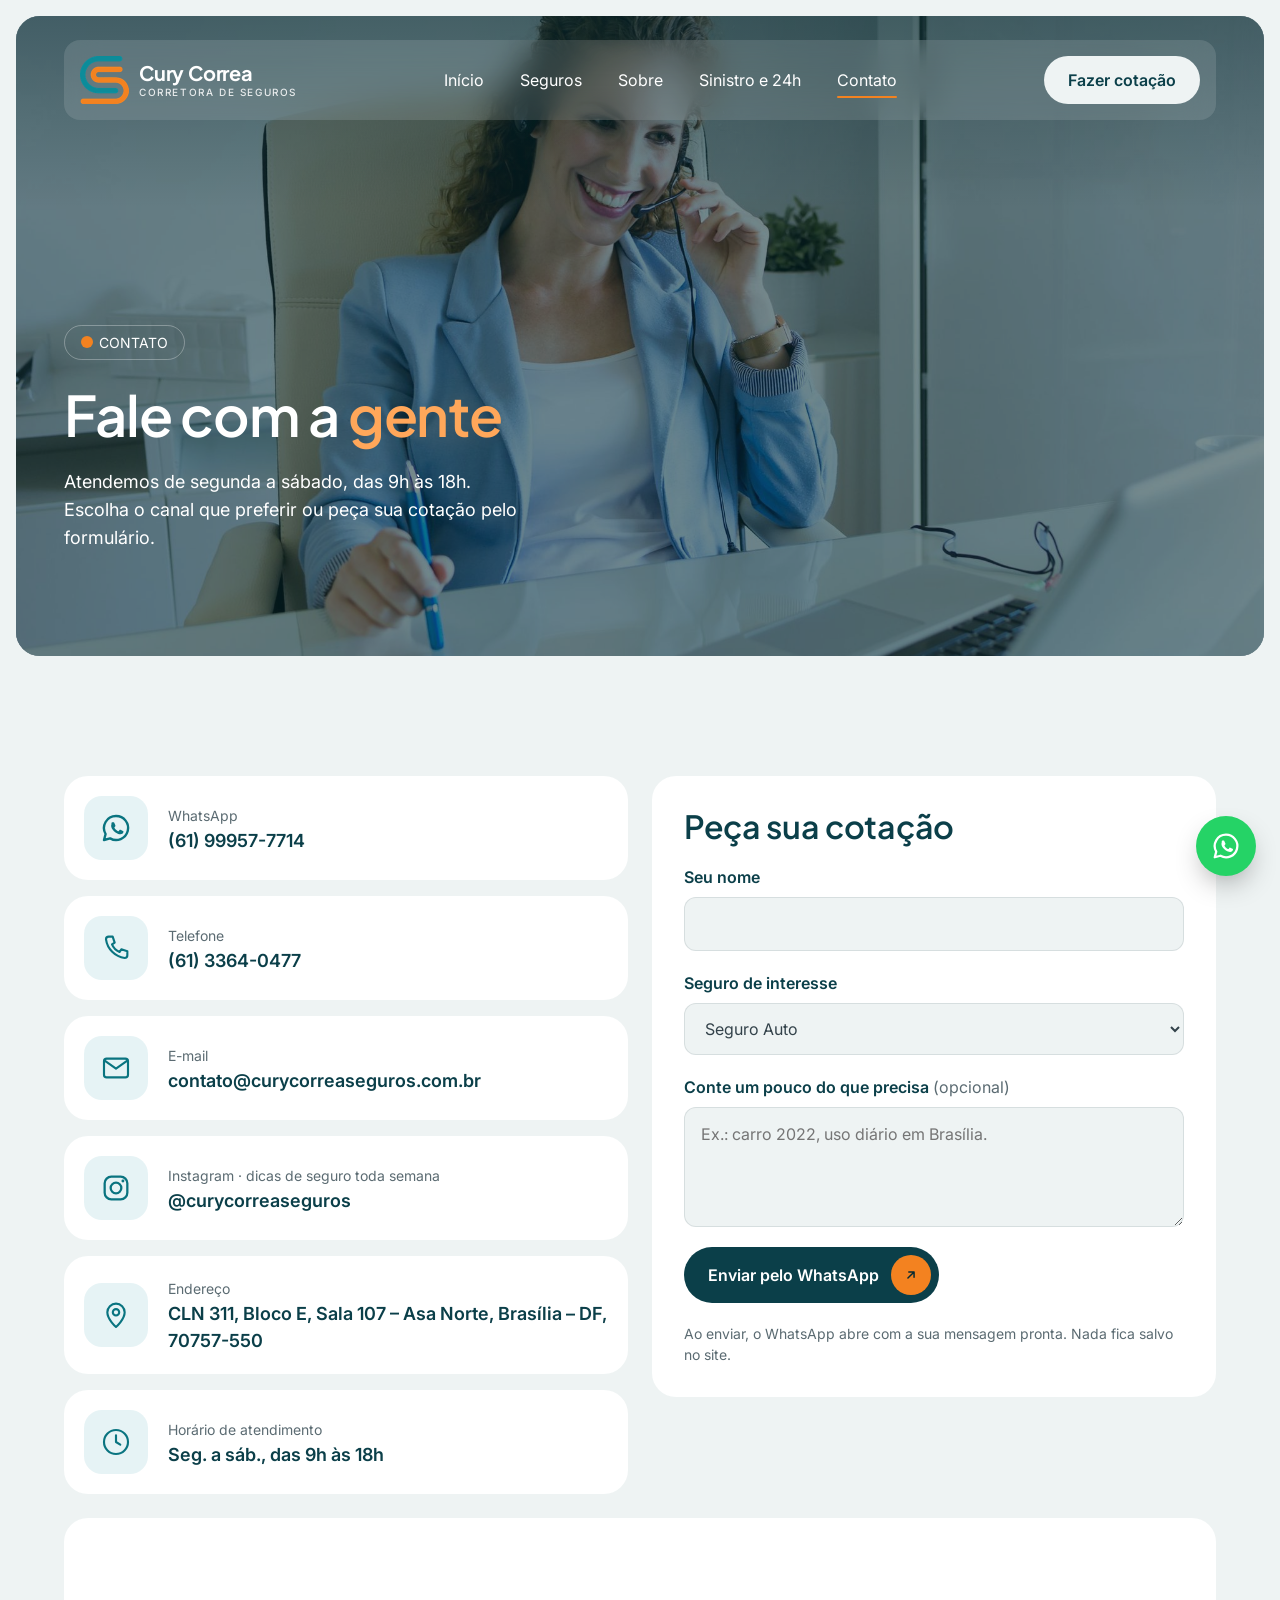
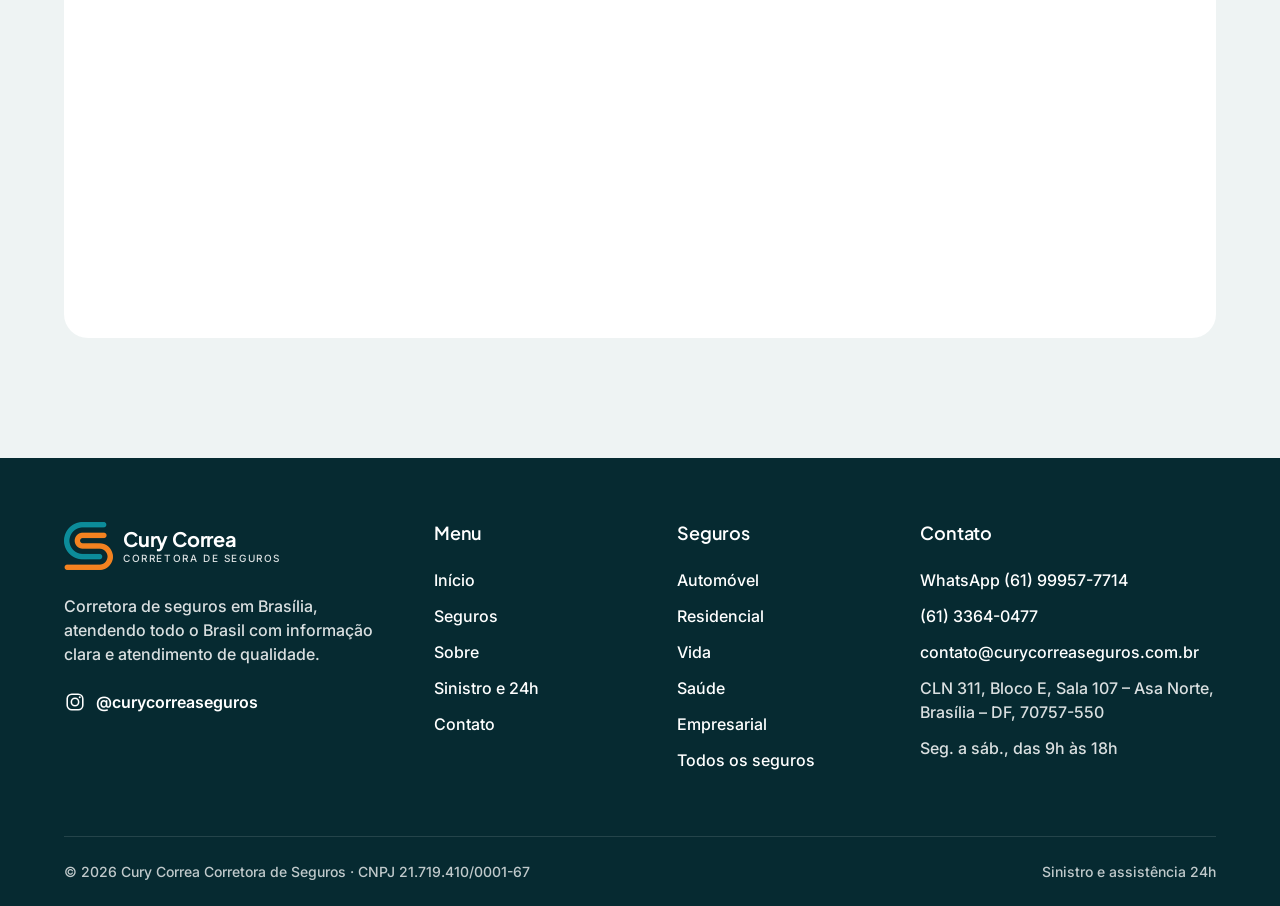
==== commit 5c99712d: "Troca a fonte dos títulos por Plus Jakarta Sans Substitui o Instrument Serif (com itálicos) por uma " ====
--- a/contato.html
+++ b/contato.html
@@ -10,7 +10,7 @@
   <link rel="apple-touch-icon" href="images/favicon.png">
   <link rel="preconnect" href="https://fonts.googleapis.com">
   <link rel="preconnect" href="https://fonts.gstatic.com" crossorigin>
-  <link href="https://fonts.googleapis.com/css2?family=Instrument+Serif:ital@0;1&family=Inter:wght@400;500;600&display=swap" rel="stylesheet">
+  <link href="https://fonts.googleapis.com/css2?family=Plus+Jakarta+Sans:wght@500;600;700&family=Inter:wght@400;500;600&display=swap" rel="stylesheet">
   <link rel="stylesheet" href="css/styles.css">
   <script>document.documentElement.classList.add('js');</script>
 </head>
--- a/css/styles.css
+++ b/css/styles.css
@@ -24,7 +24,7 @@
   --overlay: rgba(6, 42, 49, 0.55);
   --whatsapp: #25d366;
 
-  --serif: "Instrument Serif", "Times New Roman", serif;
+  --heading: "Plus Jakarta Sans", "Inter", system-ui, -apple-system, "Segoe UI", sans-serif;
   --sans: "Inter", system-ui, -apple-system, "Segoe UI", sans-serif;
 
   --container: 1152px;
@@ -64,12 +64,14 @@
 ul, ol { padding: 0; list-style: none; }
 
 h1, h2, h3, h4 {
-  font-family: var(--serif);
-  font-weight: 400;
+  font-family: var(--heading);
+  font-weight: 600;
+  letter-spacing: -0.01em;
   color: var(--primary);
 }
 
-em { font-style: italic; }
+/* Destaques nos títulos: só cor, sem itálico */
+em { font-style: normal; }
 
 :focus-visible {
   outline: 2px solid var(--orange);
@@ -94,8 +96,9 @@
 
 /* ---------- Tipografia ---------- */
 .title {
-  font-size: 64px;
-  line-height: 1.2;
+  font-size: 48px;
+  line-height: 1.15;
+  letter-spacing: -0.015em;
 }
 
 /* Palavras em itálico ficam em azul-petróleo nos títulos com .accent */
@@ -270,7 +273,7 @@
 }
 .brand img { width: 49px; height: 48px; }
 .brand__text { display: flex; flex-direction: column; line-height: 1; }
-.brand__name { font-family: var(--serif); font-size: 28px; letter-spacing: 0.01em; }
+.brand__name { font-family: var(--heading); font-size: 20px; font-weight: 700; letter-spacing: -0.01em; }
 .brand__tag {
   margin-top: 4px;
   font-size: 10px;
@@ -368,10 +371,11 @@
 }
 
 .hero__title {
-  max-width: 600px;
+  max-width: 640px;
   color: var(--surface);
-  font-size: 80px;
-  line-height: 1.1;
+  font-size: 60px;
+  line-height: 1.08;
+  letter-spacing: -0.02em;
 }
 .hero__title em { color: var(--orange-light); }
 
@@ -392,7 +396,7 @@
   align-items: flex-start;
   gap: 24px;
 }
-.hero--page .hero__title { max-width: 820px; font-size: 72px; }
+.hero--page .hero__title { max-width: 760px; font-size: 56px; }
 .hero--page .hero__lead { max-width: 600px; }
 
 /* =========================================================
@@ -413,9 +417,11 @@
 }
 .stat__value {
   color: var(--primary);
-  font-family: var(--serif);
-  font-size: 64px;
-  line-height: 1.2;
+  font-family: var(--heading);
+  font-size: 48px;
+  font-weight: 600;
+  line-height: 1.15;
+  letter-spacing: -0.03em;
   font-variant-numeric: tabular-nums;
 }
 .stat__text { color: var(--text); }
@@ -437,7 +443,7 @@
   background: var(--surface);
 }
 .service-card__body { display: flex; flex-direction: column; gap: 12px; }
-.service-card h3 { font-size: 32px; line-height: 1.2; }
+.service-card h3 { font-size: 24px; line-height: 1.25; }
 
 .service-cta {
   position: relative;
@@ -474,7 +480,7 @@
   width: 100%;
   padding: 16px;
 }
-.service-cta__box h3 { color: var(--surface); font-size: 32px; line-height: 1.2; }
+.service-cta__box h3 { color: var(--surface); font-size: 26px; line-height: 1.2; }
 .service-cta__box p { color: var(--surface); font-weight: 500; }
 
 /* =========================================================
@@ -562,7 +568,7 @@
   max-width: 640px;
   padding: 24px;
 }
-.case-card__box h3 { color: var(--surface); font-size: 48px; line-height: 1.15; }
+.case-card__box h3 { color: var(--surface); font-size: 34px; line-height: 1.2; }
 .case-card__box p { color: var(--surface); font-weight: 500; }
 
 /* =========================================================
@@ -625,7 +631,7 @@
   width: 100%;
   padding: 16px;
 }
-.seguro-card__box h3 { color: var(--surface); font-size: 30px; line-height: 1.1; }
+.seguro-card__box h3 { color: var(--surface); font-size: 24px; line-height: 1.15; }
 .seguro-card__box p { margin-top: 8px; color: var(--surface); font-size: 15px; font-weight: 500; }
 .seguro-card__go {
   display: grid;
@@ -705,9 +711,9 @@
   will-change: transform;
 }
 .step__top { display: flex; align-items: flex-start; justify-content: space-between; }
-.step__num { color: var(--orange); font-family: var(--serif); font-size: 48px; line-height: 1; }
+.step__num { color: var(--orange); font-family: var(--heading); font-size: 36px; font-weight: 600; line-height: 1; letter-spacing: -0.02em; }
 .step__body { display: flex; flex-direction: column; gap: 12px; }
-.step h3 { font-size: 32px; line-height: 1.1; }
+.step h3 { font-size: 24px; line-height: 1.2; }
 
 /* =========================================================
    Logos das seguradoras
@@ -798,7 +804,7 @@
 .site-footer__col h3 {
   margin-bottom: 24px;
   color: var(--surface);
-  font-size: 32px;
+  font-size: 18px;
   line-height: 1.2;
 }
 .site-footer__links { display: flex; flex-direction: column; align-items: flex-start; gap: 12px; }
@@ -905,7 +911,7 @@
   flex: 1;
   padding: 28px;
 }
-.ins-card h3 { font-size: 36px; line-height: 1.15; }
+.ins-card h3 { font-size: 26px; line-height: 1.2; }
 .ins-card .btn { align-self: flex-start; margin-top: auto; }
 
 /* Último card sozinho na linha ocupa a largura toda, com foto ao lado */
@@ -938,7 +944,7 @@
   background: var(--primary);
   color: var(--surface);
 }
-.also h3 { color: var(--surface); font-size: 36px; line-height: 1.15; }
+.also h3 { color: var(--surface); font-size: 28px; line-height: 1.2; }
 .also p { margin-top: 12px; color: rgba(255, 255, 255, 0.85); }
 
 /* =========================================================
@@ -962,10 +968,10 @@
   border-radius: var(--radius-lg);
   background: var(--surface);
 }
-.mini-card h3 { font-size: 28px; line-height: 1.15; }
-.mini-card__num { color: var(--orange); font-family: var(--serif); font-size: 48px; line-height: 1; }
+.mini-card h3 { font-size: 21px; line-height: 1.25; }
+.mini-card__num { color: var(--orange); font-family: var(--heading); font-size: 36px; font-weight: 600; line-height: 1; letter-spacing: -0.02em; }
 .mini-card--dark { background: var(--primary); }
-.mini-card--dark p { color: var(--surface); font-family: var(--serif); font-size: 30px; line-height: 1.25; }
+.mini-card--dark p { color: var(--surface); font-family: var(--heading); font-size: 22px; font-weight: 600; line-height: 1.35; letter-spacing: -0.01em; }
 .mini-card--dark em { color: var(--orange-light); }
 
 /* =========================================================
@@ -984,7 +990,7 @@
   border-radius: var(--radius-lg);
   background: var(--surface);
 }
-.path-card h2 { font-size: 44px; line-height: 1.1; }
+.path-card h2 { font-size: 32px; line-height: 1.15; }
 .path-card__hint { color: var(--muted); }
 .path-card .actions { margin-top: auto; padding-top: 8px; }
 .path-card--dark { background: var(--primary); color: rgba(255, 255, 255, 0.9); }
@@ -1005,7 +1011,7 @@
   border-radius: var(--radius-lg);
   background: var(--surface);
 }
-.phone-card h3 { font-size: 28px; line-height: 1.1; }
+.phone-card h3 { font-size: 20px; line-height: 1.2; }
 .phone-card ul { display: flex; flex-direction: column; gap: 6px; }
 .phone-card a {
   color: var(--teal-text);
@@ -1033,9 +1039,11 @@
   gap: 24px;
   padding: 24px 28px;
   color: var(--primary);
-  font-family: var(--serif);
-  font-size: 28px;
-  line-height: 1.2;
+  font-family: var(--heading);
+  font-size: 19px;
+  font-weight: 600;
+  line-height: 1.35;
+  letter-spacing: -0.01em;
   cursor: pointer;
   list-style: none;
 }
@@ -1084,7 +1092,7 @@
   border-radius: var(--radius-lg);
   background: var(--surface);
 }
-.form h2 { font-size: 44px; line-height: 1.1; }
+.form h2 { font-size: 32px; line-height: 1.15; }
 .field { display: flex; flex-direction: column; gap: 8px; }
 .field label { color: var(--primary); font-weight: 600; }
 .field__opt { color: var(--muted); font-weight: 400; }
@@ -1145,7 +1153,7 @@
 @media (max-width: 1199px) {
   :root { --section-y: 96px; }
 
-  .title { font-size: 56px; }
+  .title { font-size: 42px; }
 
   /* Menu vira hambúrguer */
   .site-nav,
@@ -1166,8 +1174,8 @@
   .hero { height: 800px; }
   .hero--page { height: 600px; }
   .hero__content { flex-direction: column; align-items: flex-start; gap: 32px; }
-  .hero__title { font-size: 72px; max-width: 640px; }
-  .hero--page .hero__title { font-size: 64px; }
+  .hero__title { font-size: 54px; max-width: 620px; }
+  .hero--page .hero__title { font-size: 48px; }
 
   .stats { grid-template-columns: repeat(2, 1fr); }
 
@@ -1175,7 +1183,7 @@
   .service-cta { grid-column: 1 / -1; grid-row: auto; min-height: 380px; }
 
   .case-card { min-height: 580px; }
-  .case-card__box h3 { font-size: 40px; }
+  .case-card__box h3 { font-size: 30px; }
 
   .goal { grid-template-columns: 1fr; }
   .goal__media { min-height: 460px; }
@@ -1183,7 +1191,7 @@
   .approach { grid-template-columns: 1fr; }
   .approach__media { position: relative; top: 0; height: 440px; }
 
-  .ins-card h3 { font-size: 32px; }
+  .ins-card h3 { font-size: 24px; }
   .also { flex-direction: column; align-items: flex-start; }
 
   .cards-3 { grid-template-columns: repeat(2, 1fr); }
@@ -1203,7 +1211,7 @@
 @media (max-width: 809px) {
   :root { --section-y: 64px; --head-gap: 40px; }
 
-  .title { font-size: 40px; }
+  .title { font-size: 32px; }
   .lead { font-size: 17px; }
 
   /* Menu vira barra escura no topo */
@@ -1217,7 +1225,7 @@
     backdrop-filter: none;
   }
   .brand img { width: 41px; height: 40px; }
-  .brand__name { font-size: 24px; }
+  .brand__name { font-size: 18px; }
 
   .hero {
     height: auto;
@@ -1228,7 +1236,7 @@
   }
   .hero--page { min-height: 480px; padding-top: 140px; }
   .hero__title,
-  .hero--page .hero__title { font-size: 48px; }
+  .hero--page .hero__title { font-size: 38px; }
   .hero__side { width: 100%; gap: 24px; }
 
   .stats { grid-template-columns: 1fr; }
@@ -1244,7 +1252,7 @@
   .case-card__btn { display: none; }
   .case-card__bottom { flex-direction: column; align-items: stretch; margin-top: 140px; }
   .case-card__box { max-width: none; padding: 16px; gap: 14px; }
-  .case-card__box h3 { font-size: 32px; }
+  .case-card__box h3 { font-size: 24px; }
 
   /* Carrossel vira lista de arrastar com bolinhas */
   .ticker {
@@ -1295,20 +1303,20 @@
   .ins-card__media { aspect-ratio: 16 / 9; }
   .ins-card__body { padding: 20px; }
   .also { padding: 24px; }
-  .also h3 { font-size: 30px; }
+  .also h3 { font-size: 24px; }
 
   .cards-3,
   .cards-4 { grid-template-columns: 1fr; }
 
   .paths { grid-template-columns: 1fr; }
   .path-card { padding: 24px; }
-  .path-card h2 { font-size: 36px; }
+  .path-card h2 { font-size: 28px; }
   .phones { grid-template-columns: 1fr; }
-  .faq-item summary { padding: 20px; font-size: 24px; }
+  .faq-item summary { padding: 20px; font-size: 17px; }
   .faq-item p { padding: 0 20px 20px; }
 
   .form { padding: 24px; }
-  .form h2 { font-size: 36px; }
+  .form h2 { font-size: 28px; }
   .channel { padding: 16px; gap: 16px; }
   .channel__value { font-size: 15px; }
   .channel .icon { width: 52px; height: 52px; }
